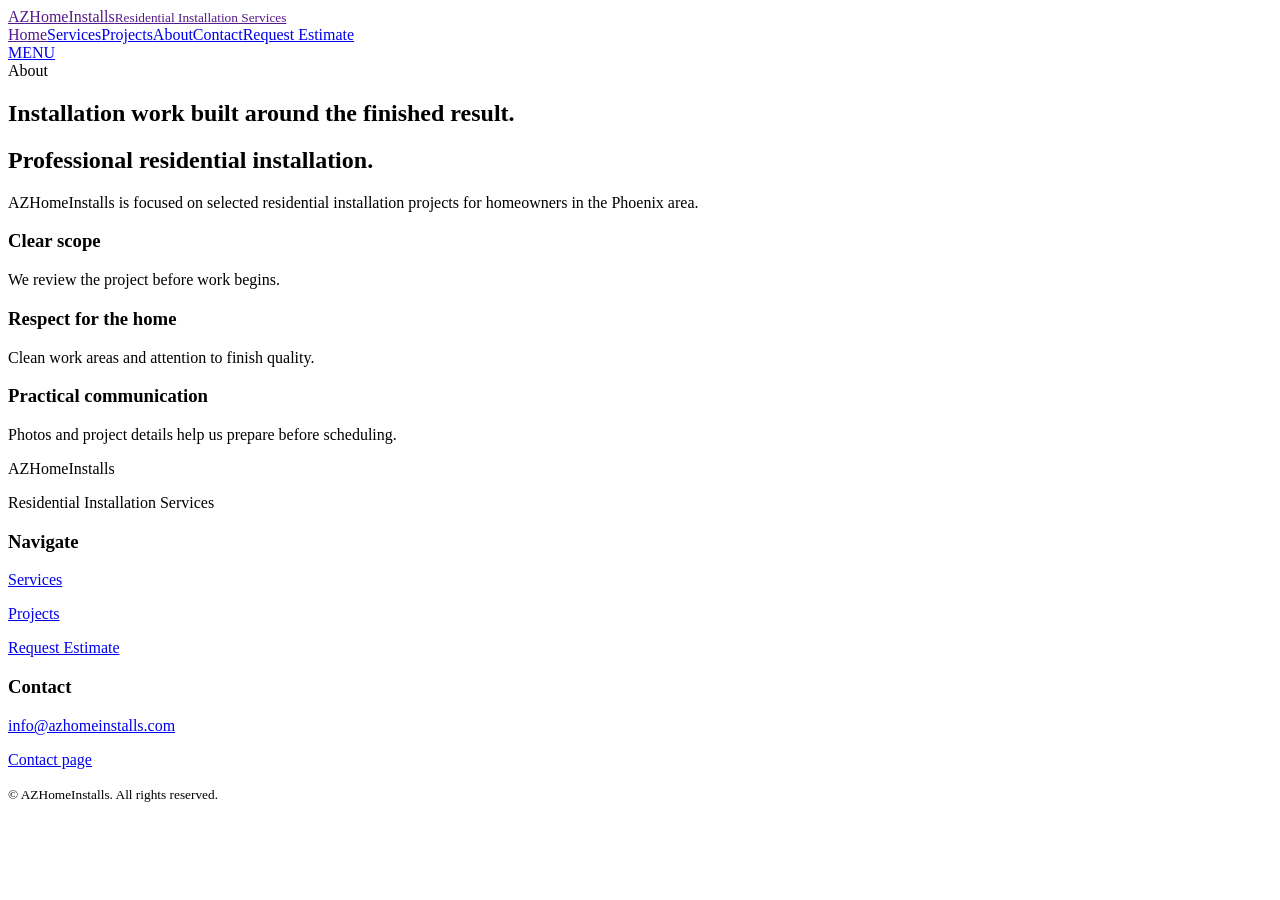
==== about/index.html @ 20c5a6c2 "Polish about/index.html" ====
<!doctype html><html lang="en"><head><base href="/AZHomeInstalls/"><meta charset="utf-8"><meta name="viewport" content="width=device-width,initial-scale=1"><meta name="theme-color" content="#111111"><link rel="stylesheet" href="css/style.css"><title>About | AZHomeInstalls</title><meta name="description" content="AZHomeInstalls residential installation services"></head><body><header class="site-header"><div class="container nav"><a class="brand" href=""><img src="assets/icon.svg" alt=""><span>AZHome<span class="gold">Installs</span><small class="brand-sub">Residential Installation Services</small></span></a><nav class="nav-links"><a href="">Home</a><a href="services/">Services</a><a href="projects/">Projects</a><a href="about/">About</a><a href="contact/">Contact</a><a class="btn btn-primary" href="estimate/">Request Estimate</a></nav><a class="mobile-menu" href="go/">MENU</a></div></header><main><section class="page-hero"><div class="container"><div class="eyebrow">About</div><h1>Installation work built around the finished result.</h1></div></section><section class="section"><div class="container split"><div><h2>Professional residential installation.</h2><p class="lead">AZHomeInstalls is focused on selected residential installation projects for homeowners in the Phoenix area.</p></div><div class="grid-3" style="grid-template-columns:1fr"><div class="card"><h3>Clear scope</h3><p>We review the project before work begins.</p></div><div class="card"><h3>Respect for the home</h3><p>Clean work areas and attention to finish quality.</p></div><div class="card"><h3>Practical communication</h3><p>Photos and project details help us prepare before scheduling.</p></div></div></div></section></main><footer class="footer"><div class="container"><div class="footer-grid"><div><div class="brand"><img src="assets/icon.svg" alt=""><span>AZHome<span class="gold">Installs</span></span></div><p>Residential Installation Services</p></div><div><h3>Navigate</h3><p><a href="services/">Services</a></p><p><a href="projects/">Projects</a></p><p><a href="estimate/">Request Estimate</a></p></div><div><h3>Contact</h3><p><a href="mailto:info@azhomeinstalls.com">info@azhomeinstalls.com</a></p><p><a href="contact/">Contact page</a></p></div></div><small>© <span data-year></span> AZHomeInstalls. All rights reserved.</small></div></footer><script src="js/main.js"></script></body></html>
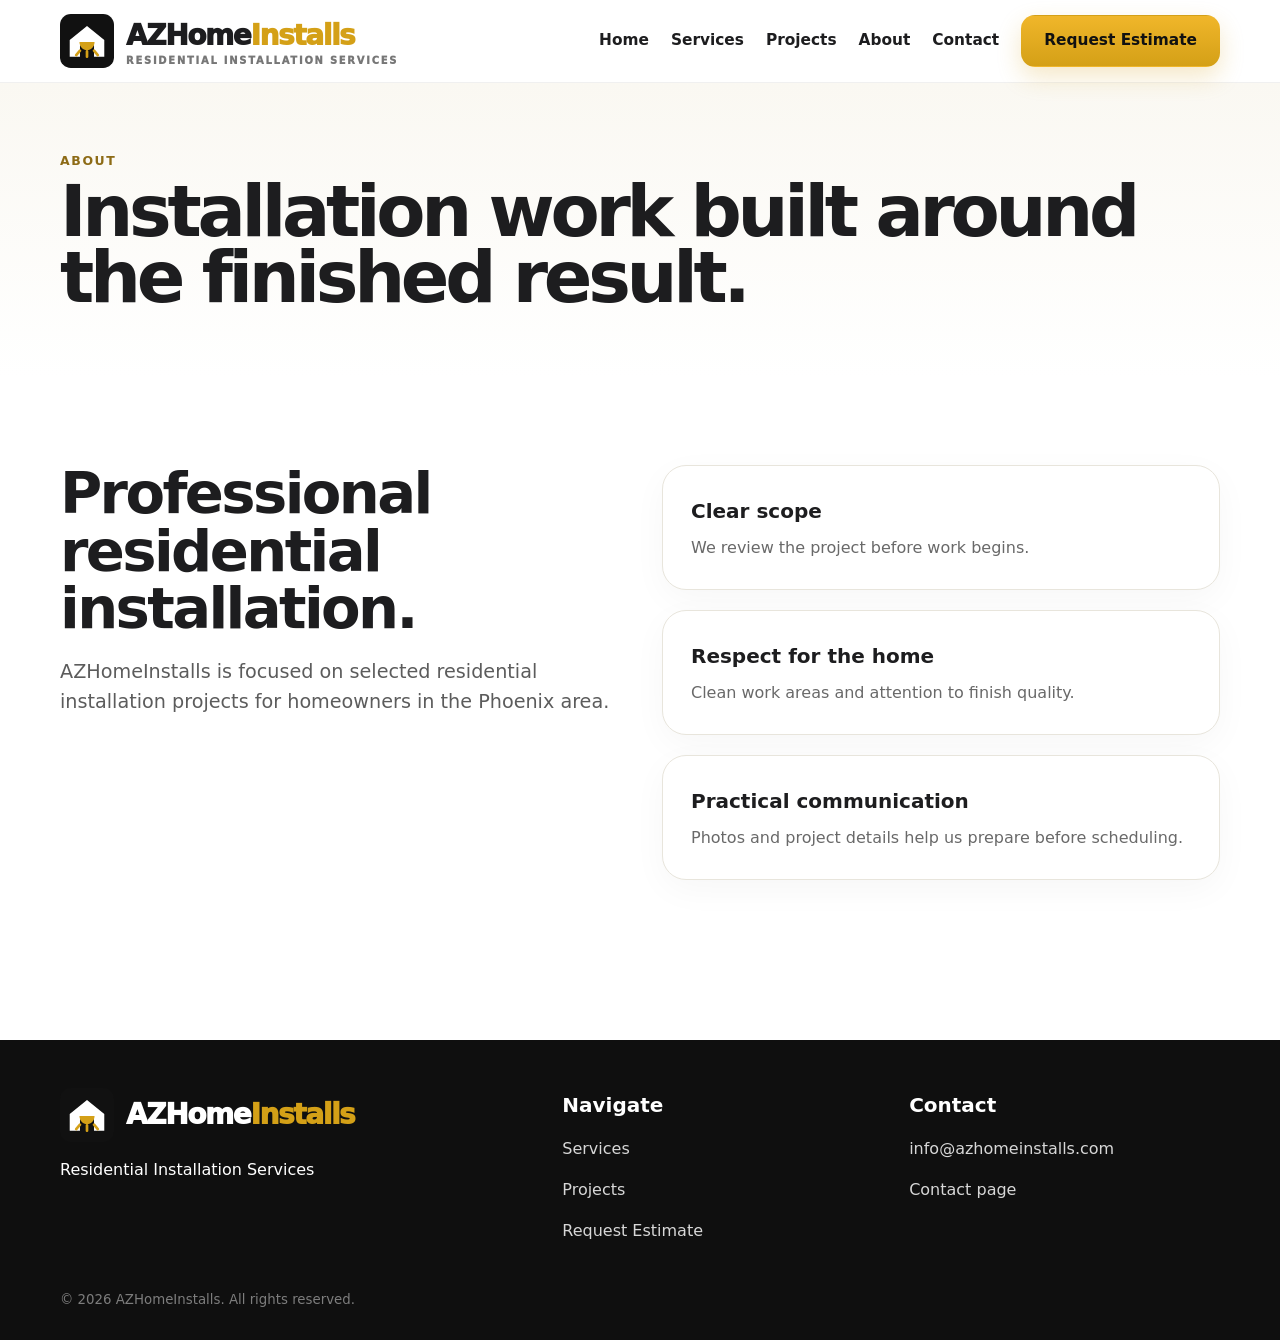
==== commit f9866e92: "Fix custom-domain asset paths in about/index.html" ====
--- a/about/index.html
+++ b/about/index.html
@@ -1 +1 @@
-<!doctype html><html lang="en"><head><base href="/AZHomeInstalls/"><meta charset="utf-8"><meta name="viewport" content="width=device-width,initial-scale=1"><meta name="theme-color" content="#111111"><link rel="stylesheet" href="css/style.css"><title>About | AZHomeInstalls</title><meta name="description" content="AZHomeInstalls residential installation services"></head><body><header class="site-header"><div class="container nav"><a class="brand" href=""><img src="assets/icon.svg" alt=""><span>AZHome<span class="gold">Installs</span><small class="brand-sub">Residential Installation Services</small></span></a><nav class="nav-links"><a href="">Home</a><a href="services/">Services</a><a href="projects/">Projects</a><a href="about/">About</a><a href="contact/">Contact</a><a class="btn btn-primary" href="estimate/">Request Estimate</a></nav><a class="mobile-menu" href="go/">MENU</a></div></header><main><section class="page-hero"><div class="container"><div class="eyebrow">About</div><h1>Installation work built around the finished result.</h1></div></section><section class="section"><div class="container split"><div><h2>Professional residential installation.</h2><p class="lead">AZHomeInstalls is focused on selected residential installation projects for homeowners in the Phoenix area.</p></div><div class="grid-3" style="grid-template-columns:1fr"><div class="card"><h3>Clear scope</h3><p>We review the project before work begins.</p></div><div class="card"><h3>Respect for the home</h3><p>Clean work areas and attention to finish quality.</p></div><div class="card"><h3>Practical communication</h3><p>Photos and project details help us prepare before scheduling.</p></div></div></div></section></main><footer class="footer"><div class="container"><div class="footer-grid"><div><div class="brand"><img src="assets/icon.svg" alt=""><span>AZHome<span class="gold">Installs</span></span></div><p>Residential Installation Services</p></div><div><h3>Navigate</h3><p><a href="services/">Services</a></p><p><a href="projects/">Projects</a></p><p><a href="estimate/">Request Estimate</a></p></div><div><h3>Contact</h3><p><a href="mailto:info@azhomeinstalls.com">info@azhomeinstalls.com</a></p><p><a href="contact/">Contact page</a></p></div></div><small>© <span data-year></span> AZHomeInstalls. All rights reserved.</small></div></footer><script src="js/main.js"></script></body></html>+<!doctype html><html lang="en"><head><base href="/"><meta charset="utf-8"><meta name="viewport" content="width=device-width,initial-scale=1"><meta name="theme-color" content="#111111"><link rel="stylesheet" href="css/style.css"><title>About | AZHomeInstalls</title><meta name="description" content="AZHomeInstalls residential installation services"></head><body><header class="site-header"><div class="container nav"><a class="brand" href=""><img src="assets/icon.svg" alt=""><span>AZHome<span class="gold">Installs</span><small class="brand-sub">Residential Installation Services</small></span></a><nav class="nav-links"><a href="">Home</a><a href="services/">Services</a><a href="projects/">Projects</a><a href="about/">About</a><a href="contact/">Contact</a><a class="btn btn-primary" href="estimate/">Request Estimate</a></nav><a class="mobile-menu" href="go/">MENU</a></div></header><main><section class="page-hero"><div class="container"><div class="eyebrow">About</div><h1>Installation work built around the finished result.</h1></div></section><section class="section"><div class="container split"><div><h2>Professional residential installation.</h2><p class="lead">AZHomeInstalls is focused on selected residential installation projects for homeowners in the Phoenix area.</p></div><div class="grid-3" style="grid-template-columns:1fr"><div class="card"><h3>Clear scope</h3><p>We review the project before work begins.</p></div><div class="card"><h3>Respect for the home</h3><p>Clean work areas and attention to finish quality.</p></div><div class="card"><h3>Practical communication</h3><p>Photos and project details help us prepare before scheduling.</p></div></div></div></section></main><footer class="footer"><div class="container"><div class="footer-grid"><div><div class="brand"><img src="assets/icon.svg" alt=""><span>AZHome<span class="gold">Installs</span></span></div><p>Residential Installation Services</p></div><div><h3>Navigate</h3><p><a href="services/">Services</a></p><p><a href="projects/">Projects</a></p><p><a href="estimate/">Request Estimate</a></p></div><div><h3>Contact</h3><p><a href="mailto:info@azhomeinstalls.com">info@azhomeinstalls.com</a></p><p><a href="contact/">Contact page</a></p></div></div><small>© <span data-year></span> AZHomeInstalls. All rights reserved.</small></div></footer><script src="js/main.js"></script></body></html>
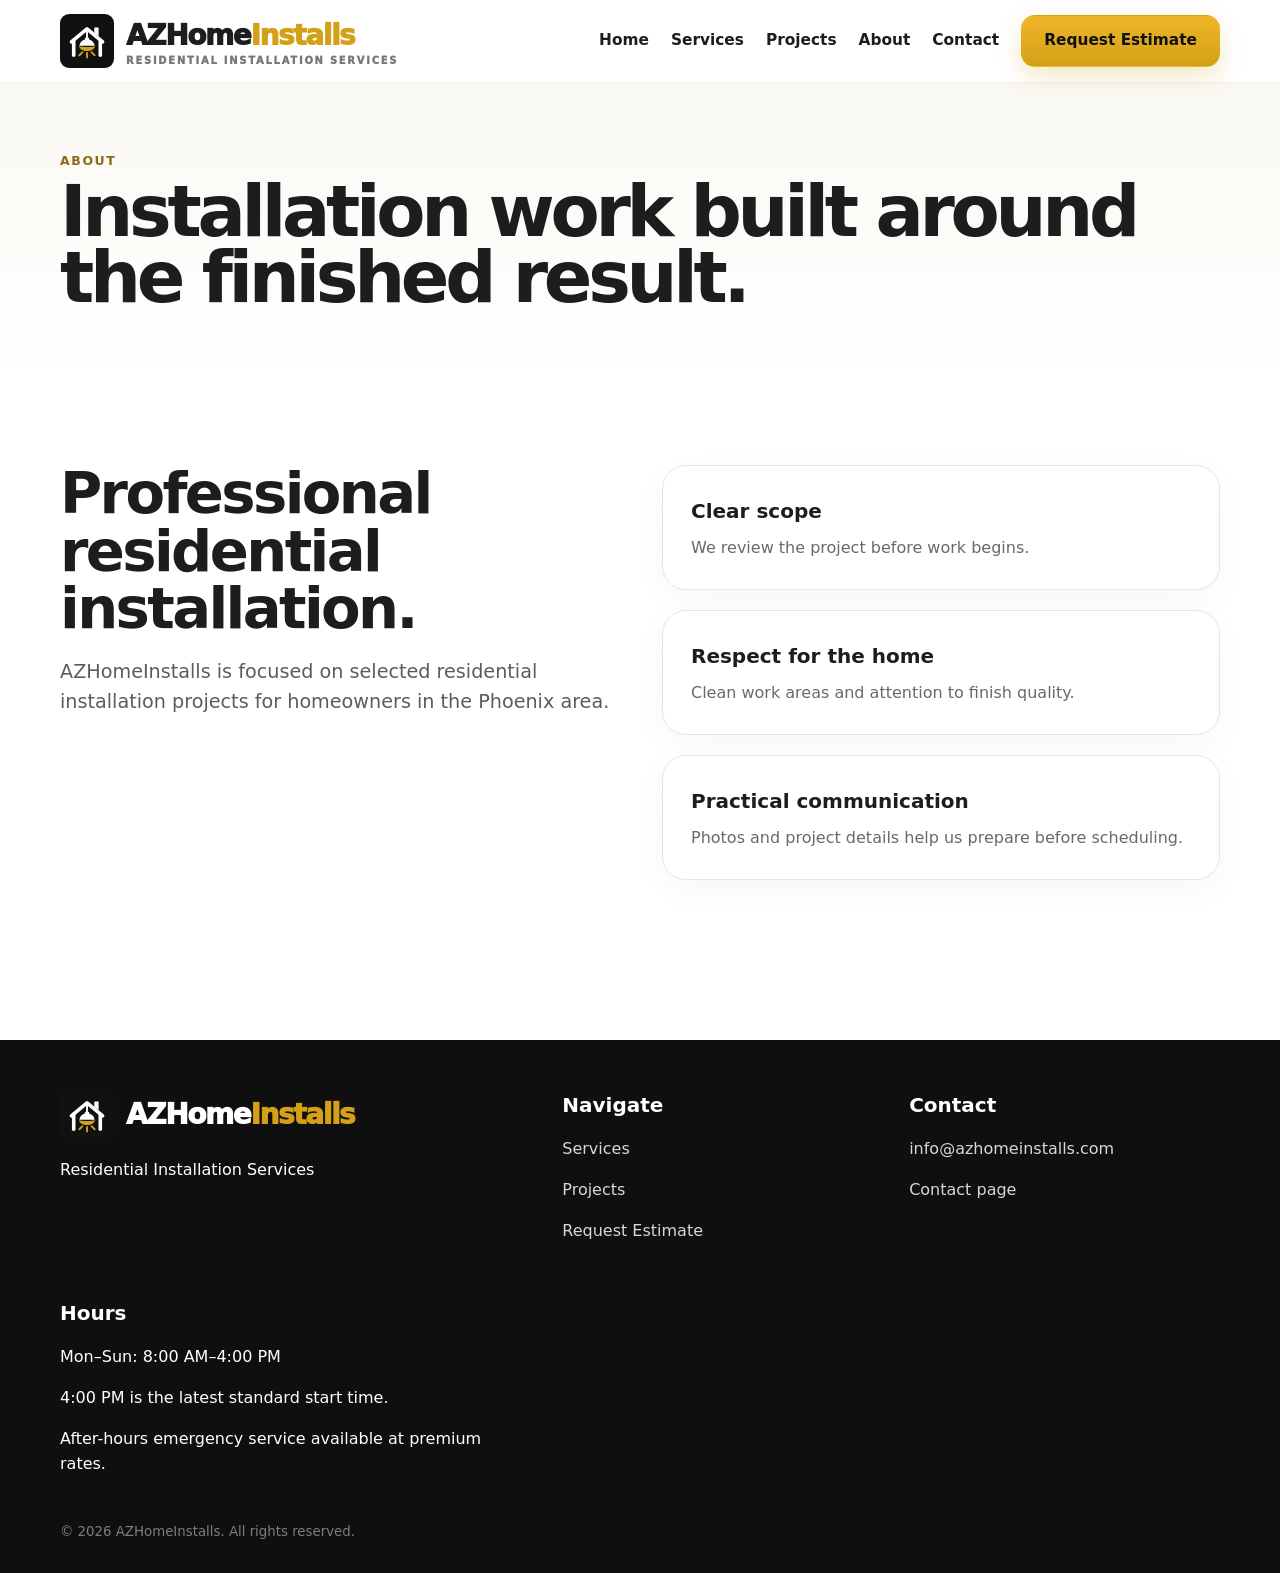
==== commit f50228ed: "Add business hours and after-hours note to footer" ====
--- a/about/index.html
+++ b/about/index.html
@@ -1 +1 @@
-<!doctype html><html lang="en"><head><base href="/"><meta charset="utf-8"><meta name="viewport" content="width=device-width,initial-scale=1"><meta name="theme-color" content="#111111"><link rel="stylesheet" href="css/style.css"><title>About | AZHomeInstalls</title><meta name="description" content="AZHomeInstalls residential installation services"></head><body><header class="site-header"><div class="container nav"><a class="brand" href=""><img src="assets/icon.svg" alt=""><span>AZHome<span class="gold">Installs</span><small class="brand-sub">Residential Installation Services</small></span></a><nav class="nav-links"><a href="">Home</a><a href="services/">Services</a><a href="projects/">Projects</a><a href="about/">About</a><a href="contact/">Contact</a><a class="btn btn-primary" href="estimate/">Request Estimate</a></nav><a class="mobile-menu" href="go/">MENU</a></div></header><main><section class="page-hero"><div class="container"><div class="eyebrow">About</div><h1>Installation work built around the finished result.</h1></div></section><section class="section"><div class="container split"><div><h2>Professional residential installation.</h2><p class="lead">AZHomeInstalls is focused on selected residential installation projects for homeowners in the Phoenix area.</p></div><div class="grid-3" style="grid-template-columns:1fr"><div class="card"><h3>Clear scope</h3><p>We review the project before work begins.</p></div><div class="card"><h3>Respect for the home</h3><p>Clean work areas and attention to finish quality.</p></div><div class="card"><h3>Practical communication</h3><p>Photos and project details help us prepare before scheduling.</p></div></div></div></section></main><footer class="footer"><div class="container"><div class="footer-grid"><div><div class="brand"><img src="assets/icon.svg" alt=""><span>AZHome<span class="gold">Installs</span></span></div><p>Residential Installation Services</p></div><div><h3>Navigate</h3><p><a href="services/">Services</a></p><p><a href="projects/">Projects</a></p><p><a href="estimate/">Request Estimate</a></p></div><div><h3>Contact</h3><p><a href="mailto:info@azhomeinstalls.com">info@azhomeinstalls.com</a></p><p><a href="contact/">Contact page</a></p></div></div><small>© <span data-year></span> AZHomeInstalls. All rights reserved.</small></div></footer><script src="js/main.js"></script></body></html>+<!doctype html><html lang="en"><head><base href="/"><meta charset="utf-8"><meta name="viewport" content="width=device-width,initial-scale=1"><meta name="theme-color" content="#111111"><title>About | AZHomeInstalls</title><meta name="description" content="Learn about AZHomeInstalls and our homeowner-focused approach to clean, precise residential installation work."><link rel="canonical" href="https://azhomeinstalls.com/about/"><link rel="icon" href="assets/icon.svg" type="image/svg+xml"><link rel="stylesheet" href="css/style.css"><meta property="og:site_name" content="AZHomeInstalls"><meta property="og:type" content="website"><meta property="og:title" content="About | AZHomeInstalls"><meta property="og:description" content="Learn about AZHomeInstalls and our homeowner-focused approach to clean, precise residential installation work."><meta property="og:url" content="https://azhomeinstalls.com/about/"><meta property="og:image" content="https://self-defi.github.io/AZHomeInstalls/assets/brand-share.png"><meta property="og:image:secure_url" content="https://self-defi.github.io/AZHomeInstalls/assets/brand-share.png"><meta property="og:image:type" content="image/png"><meta property="og:image:width" content="1200"><meta property="og:image:height" content="630"><meta property="og:image:alt" content="AZHomeInstalls residential installation services"><meta name="twitter:card" content="summary_large_image"><meta name="twitter:title" content="About | AZHomeInstalls"><meta name="twitter:description" content="Learn about AZHomeInstalls and our homeowner-focused approach to clean, precise residential installation work."><meta name="twitter:image" content="https://self-defi.github.io/AZHomeInstalls/assets/brand-share.png"><meta name="twitter:image:alt" content="AZHomeInstalls residential installation services"></head><body><header class="site-header"><div class="container nav"><a class="brand" href=""><img src="assets/icon.svg" alt=""><span>AZHome<span class="gold">Installs</span><small class="brand-sub">Residential Installation Services</small></span></a><nav class="nav-links"><a href="">Home</a><a href="services/">Services</a><a href="projects/">Projects</a><a href="about/">About</a><a href="contact/">Contact</a><a class="btn btn-primary" href="estimate/">Request Estimate</a></nav><a class="mobile-menu" href="go/">MENU</a></div></header><main><section class="page-hero"><div class="container"><div class="eyebrow">About</div><h1>Installation work built around the finished result.</h1></div></section><section class="section"><div class="container split"><div><h2>Professional residential installation.</h2><p class="lead">AZHomeInstalls is focused on selected residential installation projects for homeowners in the Phoenix area.</p></div><div class="grid-3" style="grid-template-columns:1fr"><div class="card"><h3>Clear scope</h3><p>We review the project before work begins.</p></div><div class="card"><h3>Respect for the home</h3><p>Clean work areas and attention to finish quality.</p></div><div class="card"><h3>Practical communication</h3><p>Photos and project details help us prepare before scheduling.</p></div></div></div></section></main><footer class="footer"><div class="container"><div class="footer-grid"><div><div class="brand"><img src="assets/icon.svg" alt=""><span>AZHome<span class="gold">Installs</span></span></div><p>Residential Installation Services</p></div><div><h3>Navigate</h3><p><a href="services/">Services</a></p><p><a href="projects/">Projects</a></p><p><a href="estimate/">Request Estimate</a></p></div><div><h3>Contact</h3><p><a href="mailto:info@azhomeinstalls.com">info@azhomeinstalls.com</a></p><p><a href="contact/">Contact page</a></p></div><div><h3>Hours</h3><p>Mon–Sun: 8:00 AM–4:00 PM</p><p>4:00 PM is the latest standard start time.</p><p>After-hours emergency service available at premium rates.</p></div></div><small>© <span data-year></span> AZHomeInstalls. All rights reserved.</small></div></footer><script src="js/main.js"></script></body></html>
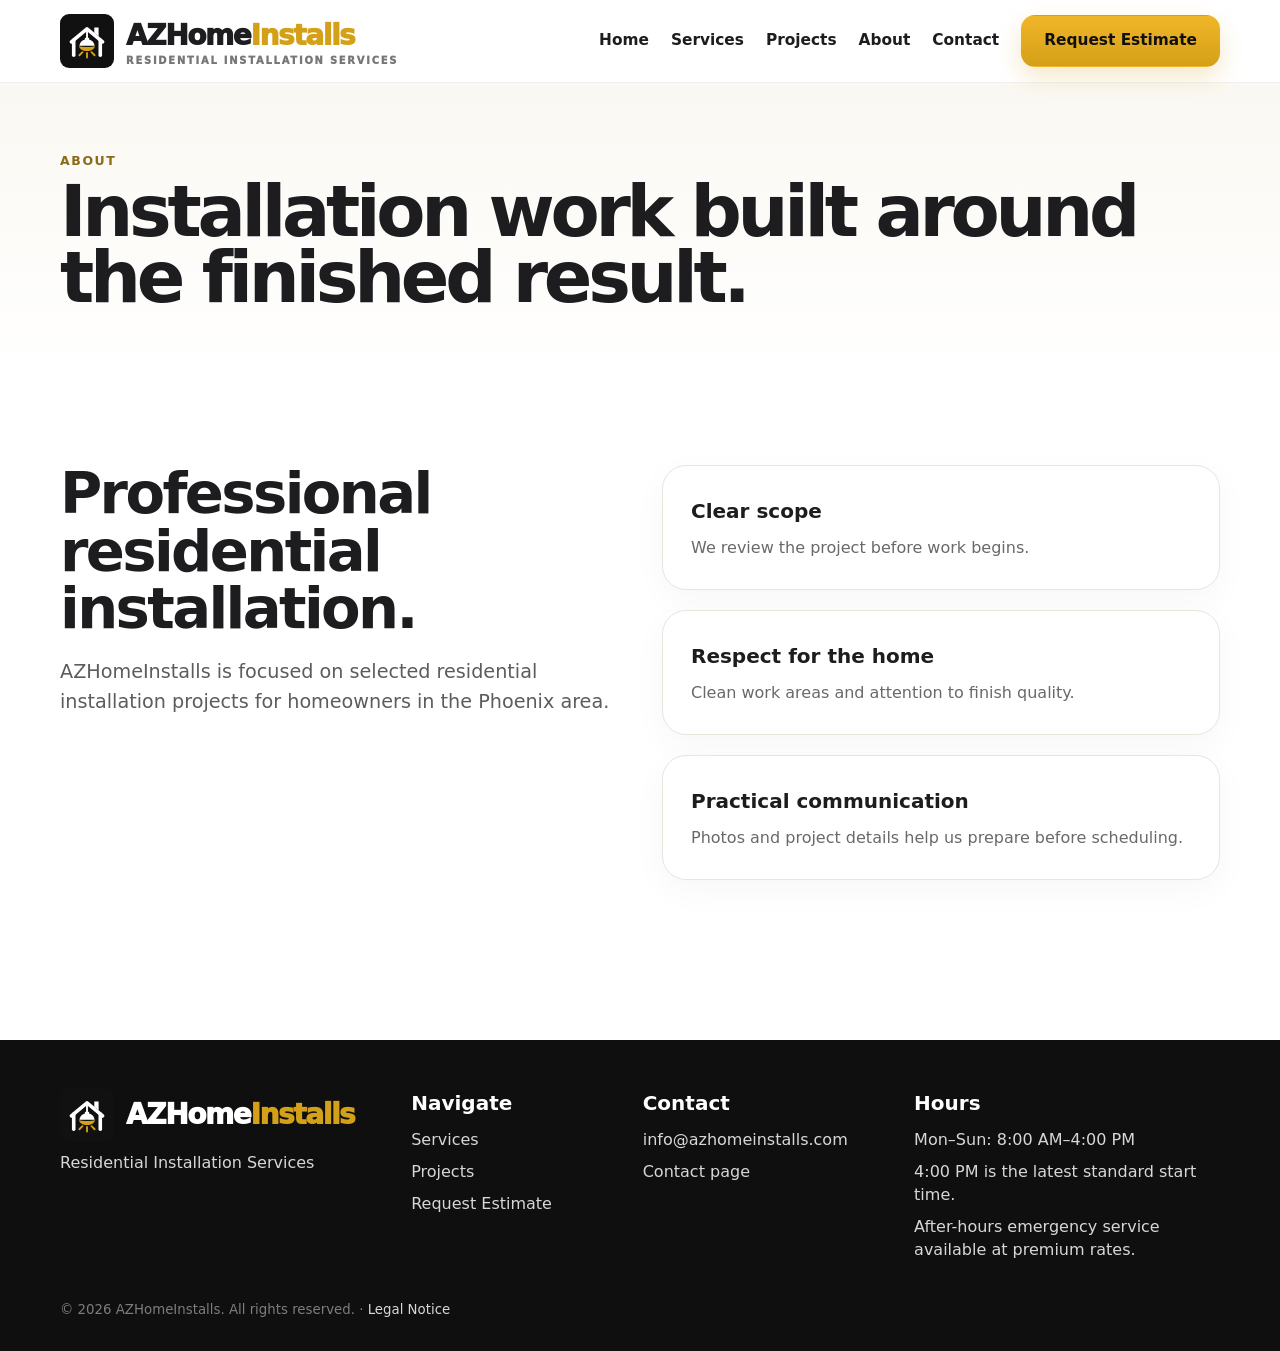
==== commit 886b31c5: "Add Legal Notice footer link" ====
--- a/about/index.html
+++ b/about/index.html
@@ -1 +1 @@
-<!doctype html><html lang="en"><head><base href="/"><meta charset="utf-8"><meta name="viewport" content="width=device-width,initial-scale=1"><meta name="theme-color" content="#111111"><title>About | AZHomeInstalls</title><meta name="description" content="Learn about AZHomeInstalls and our homeowner-focused approach to clean, precise residential installation work."><link rel="canonical" href="https://azhomeinstalls.com/about/"><link rel="icon" href="assets/icon.svg" type="image/svg+xml"><link rel="stylesheet" href="css/style.css"><meta property="og:site_name" content="AZHomeInstalls"><meta property="og:type" content="website"><meta property="og:title" content="About | AZHomeInstalls"><meta property="og:description" content="Learn about AZHomeInstalls and our homeowner-focused approach to clean, precise residential installation work."><meta property="og:url" content="https://azhomeinstalls.com/about/"><meta property="og:image" content="https://self-defi.github.io/AZHomeInstalls/assets/brand-share.png"><meta property="og:image:secure_url" content="https://self-defi.github.io/AZHomeInstalls/assets/brand-share.png"><meta property="og:image:type" content="image/png"><meta property="og:image:width" content="1200"><meta property="og:image:height" content="630"><meta property="og:image:alt" content="AZHomeInstalls residential installation services"><meta name="twitter:card" content="summary_large_image"><meta name="twitter:title" content="About | AZHomeInstalls"><meta name="twitter:description" content="Learn about AZHomeInstalls and our homeowner-focused approach to clean, precise residential installation work."><meta name="twitter:image" content="https://self-defi.github.io/AZHomeInstalls/assets/brand-share.png"><meta name="twitter:image:alt" content="AZHomeInstalls residential installation services"></head><body><header class="site-header"><div class="container nav"><a class="brand" href=""><img src="assets/icon.svg" alt=""><span>AZHome<span class="gold">Installs</span><small class="brand-sub">Residential Installation Services</small></span></a><nav class="nav-links"><a href="">Home</a><a href="services/">Services</a><a href="projects/">Projects</a><a href="about/">About</a><a href="contact/">Contact</a><a class="btn btn-primary" href="estimate/">Request Estimate</a></nav><a class="mobile-menu" href="go/">MENU</a></div></header><main><section class="page-hero"><div class="container"><div class="eyebrow">About</div><h1>Installation work built around the finished result.</h1></div></section><section class="section"><div class="container split"><div><h2>Professional residential installation.</h2><p class="lead">AZHomeInstalls is focused on selected residential installation projects for homeowners in the Phoenix area.</p></div><div class="grid-3" style="grid-template-columns:1fr"><div class="card"><h3>Clear scope</h3><p>We review the project before work begins.</p></div><div class="card"><h3>Respect for the home</h3><p>Clean work areas and attention to finish quality.</p></div><div class="card"><h3>Practical communication</h3><p>Photos and project details help us prepare before scheduling.</p></div></div></div></section></main><footer class="footer"><div class="container"><div class="footer-grid"><div><div class="brand"><img src="assets/icon.svg" alt=""><span>AZHome<span class="gold">Installs</span></span></div><p>Residential Installation Services</p></div><div><h3>Navigate</h3><p><a href="services/">Services</a></p><p><a href="projects/">Projects</a></p><p><a href="estimate/">Request Estimate</a></p></div><div><h3>Contact</h3><p><a href="mailto:info@azhomeinstalls.com">info@azhomeinstalls.com</a></p><p><a href="contact/">Contact page</a></p></div><div><h3>Hours</h3><p>Mon–Sun: 8:00 AM–4:00 PM</p><p>4:00 PM is the latest standard start time.</p><p>After-hours emergency service available at premium rates.</p></div></div><small>© <span data-year></span> AZHomeInstalls. All rights reserved.</small></div></footer><script src="js/main.js"></script></body></html>+<!doctype html><html lang="en"><head><base href="/"><meta charset="utf-8"><meta name="viewport" content="width=device-width,initial-scale=1"><meta name="theme-color" content="#111111"><title>About | AZHomeInstalls</title><meta name="description" content="Learn about AZHomeInstalls and our homeowner-focused approach to clean, precise residential installation work."><link rel="canonical" href="https://azhomeinstalls.com/about/"><link rel="icon" href="assets/icon.svg" type="image/svg+xml"><link rel="stylesheet" href="css/style.css"><meta property="og:site_name" content="AZHomeInstalls"><meta property="og:type" content="website"><meta property="og:title" content="About | AZHomeInstalls"><meta property="og:description" content="Learn about AZHomeInstalls and our homeowner-focused approach to clean, precise residential installation work."><meta property="og:url" content="https://azhomeinstalls.com/about/"><meta property="og:image" content="https://self-defi.github.io/AZHomeInstalls/assets/brand-share.png"><meta property="og:image:secure_url" content="https://self-defi.github.io/AZHomeInstalls/assets/brand-share.png"><meta property="og:image:type" content="image/png"><meta property="og:image:width" content="1200"><meta property="og:image:height" content="630"><meta property="og:image:alt" content="AZHomeInstalls residential installation services"><meta name="twitter:card" content="summary_large_image"><meta name="twitter:title" content="About | AZHomeInstalls"><meta name="twitter:description" content="Learn about AZHomeInstalls and our homeowner-focused approach to clean, precise residential installation work."><meta name="twitter:image" content="https://self-defi.github.io/AZHomeInstalls/assets/brand-share.png"><meta name="twitter:image:alt" content="AZHomeInstalls residential installation services"></head><body><header class="site-header"><div class="container nav"><a class="brand" href=""><img src="assets/icon.svg" alt=""><span>AZHome<span class="gold">Installs</span><small class="brand-sub">Residential Installation Services</small></span></a><nav class="nav-links"><a href="">Home</a><a href="services/">Services</a><a href="projects/">Projects</a><a href="about/">About</a><a href="contact/">Contact</a><a class="btn btn-primary" href="estimate/">Request Estimate</a></nav><a class="mobile-menu" href="go/">MENU</a></div></header><main><section class="page-hero"><div class="container"><div class="eyebrow">About</div><h1>Installation work built around the finished result.</h1></div></section><section class="section"><div class="container split"><div><h2>Professional residential installation.</h2><p class="lead">AZHomeInstalls is focused on selected residential installation projects for homeowners in the Phoenix area.</p></div><div class="grid-3" style="grid-template-columns:1fr"><div class="card"><h3>Clear scope</h3><p>We review the project before work begins.</p></div><div class="card"><h3>Respect for the home</h3><p>Clean work areas and attention to finish quality.</p></div><div class="card"><h3>Practical communication</h3><p>Photos and project details help us prepare before scheduling.</p></div></div></div></section></main><footer class="footer"><div class="container"><div class="footer-grid"><div><div class="brand"><img src="assets/icon.svg" alt=""><span>AZHome<span class="gold">Installs</span></span></div><p>Residential Installation Services</p></div><div><h3>Navigate</h3><p><a href="services/">Services</a></p><p><a href="projects/">Projects</a></p><p><a href="estimate/">Request Estimate</a></p></div><div><h3>Contact</h3><p><a href="mailto:info@azhomeinstalls.com">info@azhomeinstalls.com</a></p><p><a href="contact/">Contact page</a></p></div><div><h3>Hours</h3><p>Mon–Sun: 8:00 AM–4:00 PM</p><p>4:00 PM is the latest standard start time.</p><p>After-hours emergency service available at premium rates.</p></div></div><small>© <span data-year></span> AZHomeInstalls. All rights reserved. · <a href="legal/">Legal Notice</a></small></div></footer><script src="js/main.js"></script></body></html>
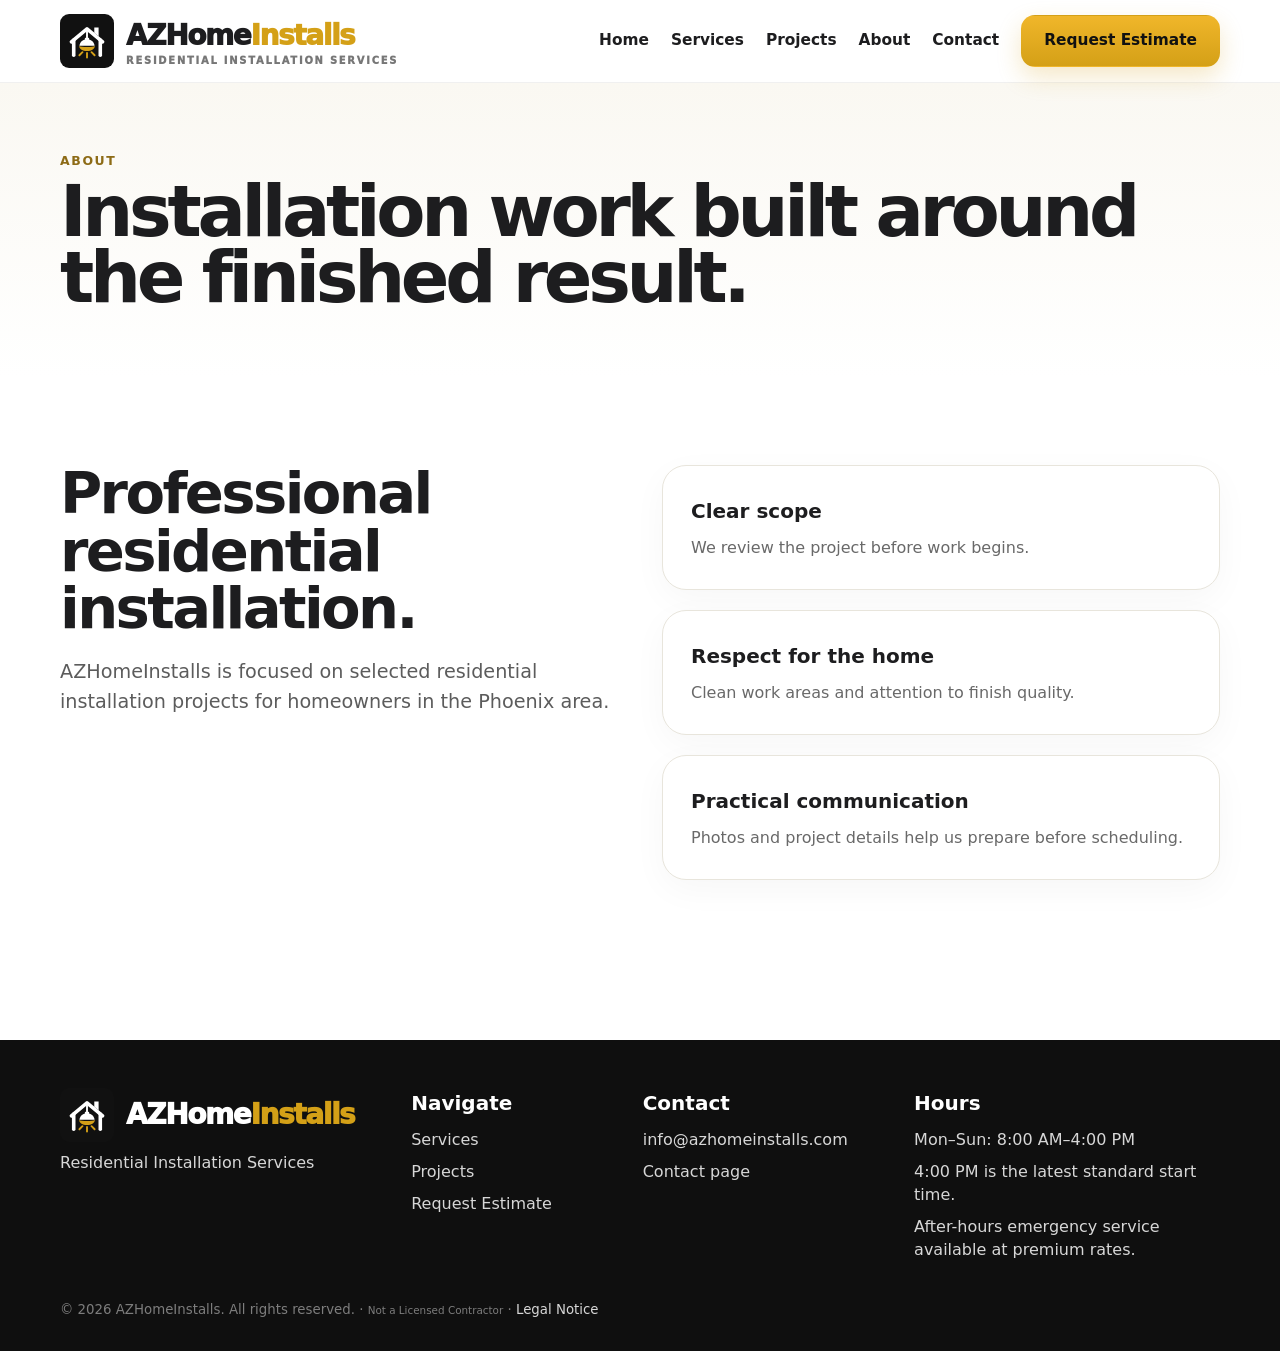
==== commit 6102f0cd: "Add unlicensed contractor disclosure to footer" ====
--- a/about/index.html
+++ b/about/index.html
@@ -1 +1 @@
-<!doctype html><html lang="en"><head><base href="/"><meta charset="utf-8"><meta name="viewport" content="width=device-width,initial-scale=1"><meta name="theme-color" content="#111111"><title>About | AZHomeInstalls</title><meta name="description" content="Learn about AZHomeInstalls and our homeowner-focused approach to clean, precise residential installation work."><link rel="canonical" href="https://azhomeinstalls.com/about/"><link rel="icon" href="assets/icon.svg" type="image/svg+xml"><link rel="stylesheet" href="css/style.css"><meta property="og:site_name" content="AZHomeInstalls"><meta property="og:type" content="website"><meta property="og:title" content="About | AZHomeInstalls"><meta property="og:description" content="Learn about AZHomeInstalls and our homeowner-focused approach to clean, precise residential installation work."><meta property="og:url" content="https://azhomeinstalls.com/about/"><meta property="og:image" content="https://self-defi.github.io/AZHomeInstalls/assets/brand-share.png"><meta property="og:image:secure_url" content="https://self-defi.github.io/AZHomeInstalls/assets/brand-share.png"><meta property="og:image:type" content="image/png"><meta property="og:image:width" content="1200"><meta property="og:image:height" content="630"><meta property="og:image:alt" content="AZHomeInstalls residential installation services"><meta name="twitter:card" content="summary_large_image"><meta name="twitter:title" content="About | AZHomeInstalls"><meta name="twitter:description" content="Learn about AZHomeInstalls and our homeowner-focused approach to clean, precise residential installation work."><meta name="twitter:image" content="https://self-defi.github.io/AZHomeInstalls/assets/brand-share.png"><meta name="twitter:image:alt" content="AZHomeInstalls residential installation services"></head><body><header class="site-header"><div class="container nav"><a class="brand" href=""><img src="assets/icon.svg" alt=""><span>AZHome<span class="gold">Installs</span><small class="brand-sub">Residential Installation Services</small></span></a><nav class="nav-links"><a href="">Home</a><a href="services/">Services</a><a href="projects/">Projects</a><a href="about/">About</a><a href="contact/">Contact</a><a class="btn btn-primary" href="estimate/">Request Estimate</a></nav><a class="mobile-menu" href="go/">MENU</a></div></header><main><section class="page-hero"><div class="container"><div class="eyebrow">About</div><h1>Installation work built around the finished result.</h1></div></section><section class="section"><div class="container split"><div><h2>Professional residential installation.</h2><p class="lead">AZHomeInstalls is focused on selected residential installation projects for homeowners in the Phoenix area.</p></div><div class="grid-3" style="grid-template-columns:1fr"><div class="card"><h3>Clear scope</h3><p>We review the project before work begins.</p></div><div class="card"><h3>Respect for the home</h3><p>Clean work areas and attention to finish quality.</p></div><div class="card"><h3>Practical communication</h3><p>Photos and project details help us prepare before scheduling.</p></div></div></div></section></main><footer class="footer"><div class="container"><div class="footer-grid"><div><div class="brand"><img src="assets/icon.svg" alt=""><span>AZHome<span class="gold">Installs</span></span></div><p>Residential Installation Services</p></div><div><h3>Navigate</h3><p><a href="services/">Services</a></p><p><a href="projects/">Projects</a></p><p><a href="estimate/">Request Estimate</a></p></div><div><h3>Contact</h3><p><a href="mailto:info@azhomeinstalls.com">info@azhomeinstalls.com</a></p><p><a href="contact/">Contact page</a></p></div><div><h3>Hours</h3><p>Mon–Sun: 8:00 AM–4:00 PM</p><p>4:00 PM is the latest standard start time.</p><p>After-hours emergency service available at premium rates.</p></div></div><small>© <span data-year></span> AZHomeInstalls. All rights reserved. · <a href="legal/">Legal Notice</a></small></div></footer><script src="js/main.js"></script></body></html>+<!doctype html><html lang="en"><head><base href="/"><meta charset="utf-8"><meta name="viewport" content="width=device-width,initial-scale=1"><meta name="theme-color" content="#111111"><title>About | AZHomeInstalls</title><meta name="description" content="Learn about AZHomeInstalls and our homeowner-focused approach to clean, precise residential installation work."><link rel="canonical" href="https://azhomeinstalls.com/about/"><link rel="icon" href="assets/icon.svg" type="image/svg+xml"><link rel="stylesheet" href="css/style.css"><meta property="og:site_name" content="AZHomeInstalls"><meta property="og:type" content="website"><meta property="og:title" content="About | AZHomeInstalls"><meta property="og:description" content="Learn about AZHomeInstalls and our homeowner-focused approach to clean, precise residential installation work."><meta property="og:url" content="https://azhomeinstalls.com/about/"><meta property="og:image" content="https://self-defi.github.io/AZHomeInstalls/assets/brand-share.png"><meta property="og:image:secure_url" content="https://self-defi.github.io/AZHomeInstalls/assets/brand-share.png"><meta property="og:image:type" content="image/png"><meta property="og:image:width" content="1200"><meta property="og:image:height" content="630"><meta property="og:image:alt" content="AZHomeInstalls residential installation services"><meta name="twitter:card" content="summary_large_image"><meta name="twitter:title" content="About | AZHomeInstalls"><meta name="twitter:description" content="Learn about AZHomeInstalls and our homeowner-focused approach to clean, precise residential installation work."><meta name="twitter:image" content="https://self-defi.github.io/AZHomeInstalls/assets/brand-share.png"><meta name="twitter:image:alt" content="AZHomeInstalls residential installation services"></head><body><header class="site-header"><div class="container nav"><a class="brand" href=""><img src="assets/icon.svg" alt=""><span>AZHome<span class="gold">Installs</span><small class="brand-sub">Residential Installation Services</small></span></a><nav class="nav-links"><a href="">Home</a><a href="services/">Services</a><a href="projects/">Projects</a><a href="about/">About</a><a href="contact/">Contact</a><a class="btn btn-primary" href="estimate/">Request Estimate</a></nav><a class="mobile-menu" href="go/">MENU</a></div></header><main><section class="page-hero"><div class="container"><div class="eyebrow">About</div><h1>Installation work built around the finished result.</h1></div></section><section class="section"><div class="container split"><div><h2>Professional residential installation.</h2><p class="lead">AZHomeInstalls is focused on selected residential installation projects for homeowners in the Phoenix area.</p></div><div class="grid-3" style="grid-template-columns:1fr"><div class="card"><h3>Clear scope</h3><p>We review the project before work begins.</p></div><div class="card"><h3>Respect for the home</h3><p>Clean work areas and attention to finish quality.</p></div><div class="card"><h3>Practical communication</h3><p>Photos and project details help us prepare before scheduling.</p></div></div></div></section></main><footer class="footer"><div class="container"><div class="footer-grid"><div><div class="brand"><img src="assets/icon.svg" alt=""><span>AZHome<span class="gold">Installs</span></span></div><p>Residential Installation Services</p></div><div><h3>Navigate</h3><p><a href="services/">Services</a></p><p><a href="projects/">Projects</a></p><p><a href="estimate/">Request Estimate</a></p></div><div><h3>Contact</h3><p><a href="mailto:info@azhomeinstalls.com">info@azhomeinstalls.com</a></p><p><a href="contact/">Contact page</a></p></div><div><h3>Hours</h3><p>Mon–Sun: 8:00 AM–4:00 PM</p><p>4:00 PM is the latest standard start time.</p><p>After-hours emergency service available at premium rates.</p></div></div><small>© <span data-year></span> AZHomeInstalls. All rights reserved. · <span style="font-size:.78em">Not a Licensed Contractor</span> · <a href="legal/">Legal Notice</a></small></div></footer><script src="js/main.js"></script></body></html>
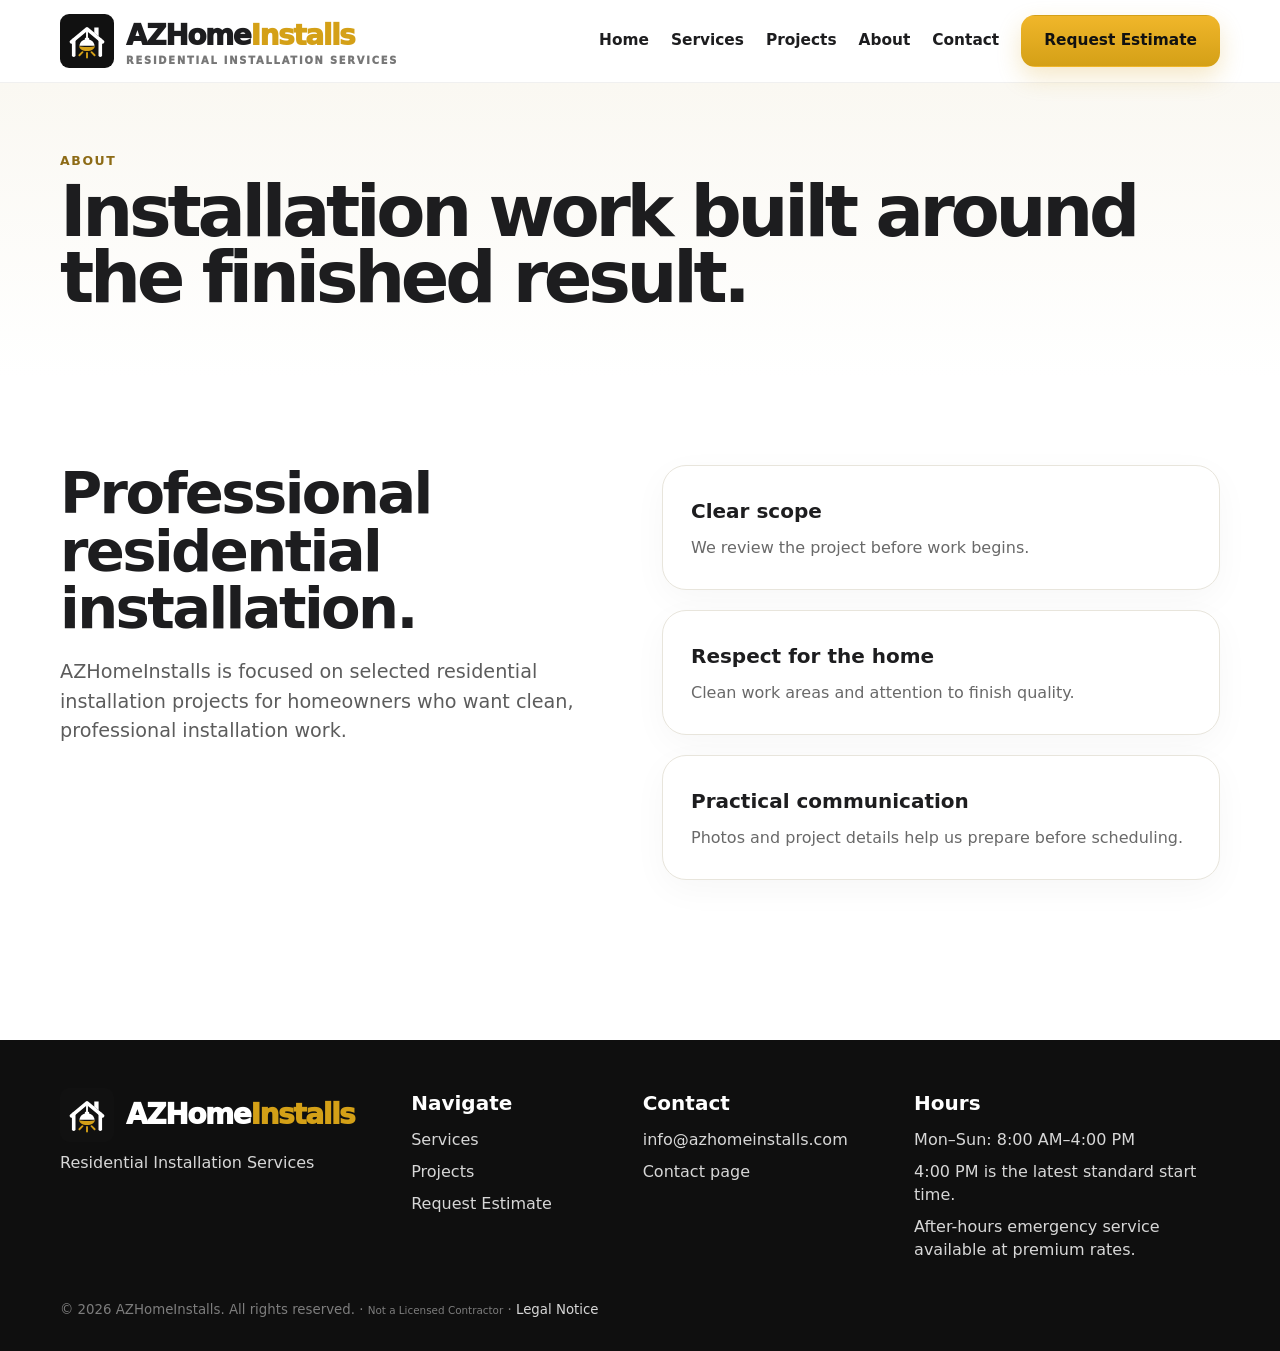
==== commit 9e2e53e7: "Remove remaining Phoenix-area wording from About page" ====
--- a/about/index.html
+++ b/about/index.html
@@ -1 +1 @@
-<!doctype html><html lang="en"><head><base href="/"><meta charset="utf-8"><meta name="viewport" content="width=device-width,initial-scale=1"><meta name="theme-color" content="#111111"><title>About | AZHomeInstalls</title><meta name="description" content="Learn about AZHomeInstalls and our homeowner-focused approach to clean, precise residential installation work."><link rel="canonical" href="https://azhomeinstalls.com/about/"><link rel="icon" href="assets/icon.svg" type="image/svg+xml"><link rel="stylesheet" href="css/style.css"><meta property="og:site_name" content="AZHomeInstalls"><meta property="og:type" content="website"><meta property="og:title" content="About | AZHomeInstalls"><meta property="og:description" content="Learn about AZHomeInstalls and our homeowner-focused approach to clean, precise residential installation work."><meta property="og:url" content="https://azhomeinstalls.com/about/"><meta property="og:image" content="https://self-defi.github.io/AZHomeInstalls/assets/brand-share.png"><meta property="og:image:secure_url" content="https://self-defi.github.io/AZHomeInstalls/assets/brand-share.png"><meta property="og:image:type" content="image/png"><meta property="og:image:width" content="1200"><meta property="og:image:height" content="630"><meta property="og:image:alt" content="AZHomeInstalls residential installation services"><meta name="twitter:card" content="summary_large_image"><meta name="twitter:title" content="About | AZHomeInstalls"><meta name="twitter:description" content="Learn about AZHomeInstalls and our homeowner-focused approach to clean, precise residential installation work."><meta name="twitter:image" content="https://self-defi.github.io/AZHomeInstalls/assets/brand-share.png"><meta name="twitter:image:alt" content="AZHomeInstalls residential installation services"></head><body><header class="site-header"><div class="container nav"><a class="brand" href=""><img src="assets/icon.svg" alt=""><span>AZHome<span class="gold">Installs</span><small class="brand-sub">Residential Installation Services</small></span></a><nav class="nav-links"><a href="">Home</a><a href="services/">Services</a><a href="projects/">Projects</a><a href="about/">About</a><a href="contact/">Contact</a><a class="btn btn-primary" href="estimate/">Request Estimate</a></nav><a class="mobile-menu" href="go/">MENU</a></div></header><main><section class="page-hero"><div class="container"><div class="eyebrow">About</div><h1>Installation work built around the finished result.</h1></div></section><section class="section"><div class="container split"><div><h2>Professional residential installation.</h2><p class="lead">AZHomeInstalls is focused on selected residential installation projects for homeowners in the Phoenix area.</p></div><div class="grid-3" style="grid-template-columns:1fr"><div class="card"><h3>Clear scope</h3><p>We review the project before work begins.</p></div><div class="card"><h3>Respect for the home</h3><p>Clean work areas and attention to finish quality.</p></div><div class="card"><h3>Practical communication</h3><p>Photos and project details help us prepare before scheduling.</p></div></div></div></section></main><footer class="footer"><div class="container"><div class="footer-grid"><div><div class="brand"><img src="assets/icon.svg" alt=""><span>AZHome<span class="gold">Installs</span></span></div><p>Residential Installation Services</p></div><div><h3>Navigate</h3><p><a href="services/">Services</a></p><p><a href="projects/">Projects</a></p><p><a href="estimate/">Request Estimate</a></p></div><div><h3>Contact</h3><p><a href="mailto:info@azhomeinstalls.com">info@azhomeinstalls.com</a></p><p><a href="contact/">Contact page</a></p></div><div><h3>Hours</h3><p>Mon–Sun: 8:00 AM–4:00 PM</p><p>4:00 PM is the latest standard start time.</p><p>After-hours emergency service available at premium rates.</p></div></div><small>© <span data-year></span> AZHomeInstalls. All rights reserved. · <span style="font-size:.78em">Not a Licensed Contractor</span> · <a href="legal/">Legal Notice</a></small></div></footer><script src="js/main.js"></script></body></html>+<!doctype html><html lang="en"><head><base href="/"><meta charset="utf-8"><meta name="viewport" content="width=device-width,initial-scale=1"><meta name="theme-color" content="#111111"><title>About | AZHomeInstalls</title><meta name="description" content="Learn about AZHomeInstalls and our homeowner-focused approach to clean, precise residential installation work."><link rel="canonical" href="https://azhomeinstalls.com/about/"><link rel="icon" href="assets/icon.svg" type="image/svg+xml"><link rel="stylesheet" href="css/style.css"><meta property="og:site_name" content="AZHomeInstalls"><meta property="og:type" content="website"><meta property="og:title" content="About | AZHomeInstalls"><meta property="og:description" content="Learn about AZHomeInstalls and our homeowner-focused approach to clean, precise residential installation work."><meta property="og:url" content="https://azhomeinstalls.com/about/"><meta property="og:image" content="https://self-defi.github.io/AZHomeInstalls/assets/brand-share.png"><meta property="og:image:secure_url" content="https://self-defi.github.io/AZHomeInstalls/assets/brand-share.png"><meta property="og:image:type" content="image/png"><meta property="og:image:width" content="1200"><meta property="og:image:height" content="630"><meta property="og:image:alt" content="AZHomeInstalls residential installation services"><meta name="twitter:card" content="summary_large_image"><meta name="twitter:title" content="About | AZHomeInstalls"><meta name="twitter:description" content="Learn about AZHomeInstalls and our homeowner-focused approach to clean, precise residential installation work."><meta name="twitter:image" content="https://self-defi.github.io/AZHomeInstalls/assets/brand-share.png"><meta name="twitter:image:alt" content="AZHomeInstalls residential installation services"></head><body><header class="site-header"><div class="container nav"><a class="brand" href=""><img src="assets/icon.svg" alt=""><span>AZHome<span class="gold">Installs</span><small class="brand-sub">Residential Installation Services</small></span></a><nav class="nav-links"><a href="">Home</a><a href="services/">Services</a><a href="projects/">Projects</a><a href="about/">About</a><a href="contact/">Contact</a><a class="btn btn-primary" href="estimate/">Request Estimate</a></nav><a class="mobile-menu" href="go/">MENU</a></div></header><main><section class="page-hero"><div class="container"><div class="eyebrow">About</div><h1>Installation work built around the finished result.</h1></div></section><section class="section"><div class="container split"><div><h2>Professional residential installation.</h2><p class="lead">AZHomeInstalls is focused on selected residential installation projects for homeowners who want clean, professional installation work.</p></div><div class="grid-3" style="grid-template-columns:1fr"><div class="card"><h3>Clear scope</h3><p>We review the project before work begins.</p></div><div class="card"><h3>Respect for the home</h3><p>Clean work areas and attention to finish quality.</p></div><div class="card"><h3>Practical communication</h3><p>Photos and project details help us prepare before scheduling.</p></div></div></div></section></main><footer class="footer"><div class="container"><div class="footer-grid"><div><div class="brand"><img src="assets/icon.svg" alt=""><span>AZHome<span class="gold">Installs</span></span></div><p>Residential Installation Services</p></div><div><h3>Navigate</h3><p><a href="services/">Services</a></p><p><a href="projects/">Projects</a></p><p><a href="estimate/">Request Estimate</a></p></div><div><h3>Contact</h3><p><a href="mailto:info@azhomeinstalls.com">info@azhomeinstalls.com</a></p><p><a href="contact/">Contact page</a></p></div><div><h3>Hours</h3><p>Mon–Sun: 8:00 AM–4:00 PM</p><p>4:00 PM is the latest standard start time.</p><p>After-hours emergency service available at premium rates.</p></div></div><small>© <span data-year></span> AZHomeInstalls. All rights reserved. · <span style="font-size:.78em">Not a Licensed Contractor</span> · <a href="legal/">Legal Notice</a></small></div></footer><script src="js/main.js"></script></body></html>
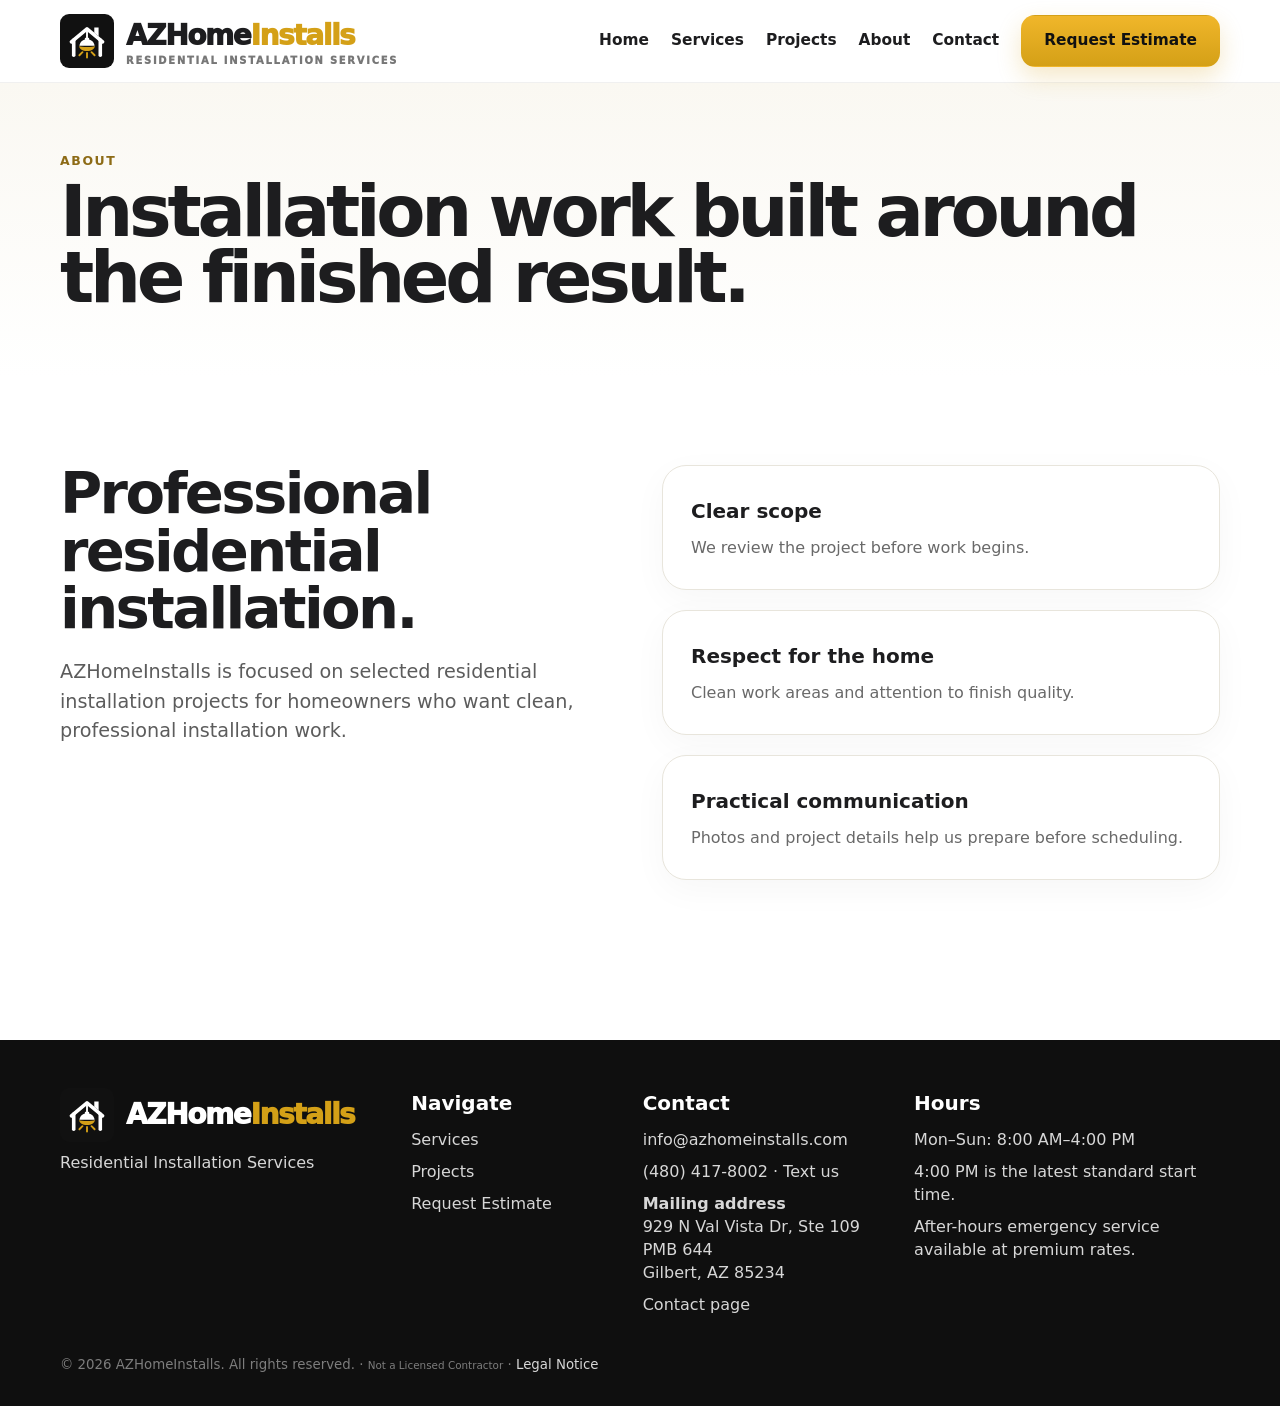
==== commit a8226dff: "Publish business phone and mailing address on public site" ====
--- a/about/index.html
+++ b/about/index.html
@@ -1 +1 @@
-<!doctype html><html lang="en"><head><base href="/"><meta charset="utf-8"><meta name="viewport" content="width=device-width,initial-scale=1"><meta name="theme-color" content="#111111"><title>About | AZHomeInstalls</title><meta name="description" content="Learn about AZHomeInstalls and our homeowner-focused approach to clean, precise residential installation work."><link rel="canonical" href="https://azhomeinstalls.com/about/"><link rel="icon" href="assets/icon.svg" type="image/svg+xml"><link rel="stylesheet" href="css/style.css"><meta property="og:site_name" content="AZHomeInstalls"><meta property="og:type" content="website"><meta property="og:title" content="About | AZHomeInstalls"><meta property="og:description" content="Learn about AZHomeInstalls and our homeowner-focused approach to clean, precise residential installation work."><meta property="og:url" content="https://azhomeinstalls.com/about/"><meta property="og:image" content="https://self-defi.github.io/AZHomeInstalls/assets/brand-share.png"><meta property="og:image:secure_url" content="https://self-defi.github.io/AZHomeInstalls/assets/brand-share.png"><meta property="og:image:type" content="image/png"><meta property="og:image:width" content="1200"><meta property="og:image:height" content="630"><meta property="og:image:alt" content="AZHomeInstalls residential installation services"><meta name="twitter:card" content="summary_large_image"><meta name="twitter:title" content="About | AZHomeInstalls"><meta name="twitter:description" content="Learn about AZHomeInstalls and our homeowner-focused approach to clean, precise residential installation work."><meta name="twitter:image" content="https://self-defi.github.io/AZHomeInstalls/assets/brand-share.png"><meta name="twitter:image:alt" content="AZHomeInstalls residential installation services"></head><body><header class="site-header"><div class="container nav"><a class="brand" href=""><img src="assets/icon.svg" alt=""><span>AZHome<span class="gold">Installs</span><small class="brand-sub">Residential Installation Services</small></span></a><nav class="nav-links"><a href="">Home</a><a href="services/">Services</a><a href="projects/">Projects</a><a href="about/">About</a><a href="contact/">Contact</a><a class="btn btn-primary" href="estimate/">Request Estimate</a></nav><a class="mobile-menu" href="go/">MENU</a></div></header><main><section class="page-hero"><div class="container"><div class="eyebrow">About</div><h1>Installation work built around the finished result.</h1></div></section><section class="section"><div class="container split"><div><h2>Professional residential installation.</h2><p class="lead">AZHomeInstalls is focused on selected residential installation projects for homeowners who want clean, professional installation work.</p></div><div class="grid-3" style="grid-template-columns:1fr"><div class="card"><h3>Clear scope</h3><p>We review the project before work begins.</p></div><div class="card"><h3>Respect for the home</h3><p>Clean work areas and attention to finish quality.</p></div><div class="card"><h3>Practical communication</h3><p>Photos and project details help us prepare before scheduling.</p></div></div></div></section></main><footer class="footer"><div class="container"><div class="footer-grid"><div><div class="brand"><img src="assets/icon.svg" alt=""><span>AZHome<span class="gold">Installs</span></span></div><p>Residential Installation Services</p></div><div><h3>Navigate</h3><p><a href="services/">Services</a></p><p><a href="projects/">Projects</a></p><p><a href="estimate/">Request Estimate</a></p></div><div><h3>Contact</h3><p><a href="mailto:info@azhomeinstalls.com">info@azhomeinstalls.com</a></p><p><a href="contact/">Contact page</a></p></div><div><h3>Hours</h3><p>Mon–Sun: 8:00 AM–4:00 PM</p><p>4:00 PM is the latest standard start time.</p><p>After-hours emergency service available at premium rates.</p></div></div><small>© <span data-year></span> AZHomeInstalls. All rights reserved. · <span style="font-size:.78em">Not a Licensed Contractor</span> · <a href="legal/">Legal Notice</a></small></div></footer><script src="js/main.js"></script></body></html>+<!doctype html><html lang="en"><head><base href="/"><meta charset="utf-8"><meta name="viewport" content="width=device-width,initial-scale=1"><meta name="theme-color" content="#111111"><title>About | AZHomeInstalls</title><meta name="description" content="Learn about AZHomeInstalls and our homeowner-focused approach to clean, precise residential installation work."><link rel="canonical" href="https://azhomeinstalls.com/about/"><link rel="icon" href="assets/icon.svg" type="image/svg+xml"><link rel="stylesheet" href="css/style.css"><meta property="og:site_name" content="AZHomeInstalls"><meta property="og:type" content="website"><meta property="og:title" content="About | AZHomeInstalls"><meta property="og:description" content="Learn about AZHomeInstalls and our homeowner-focused approach to clean, precise residential installation work."><meta property="og:url" content="https://azhomeinstalls.com/about/"><meta property="og:image" content="https://self-defi.github.io/AZHomeInstalls/assets/brand-share.png"><meta property="og:image:secure_url" content="https://self-defi.github.io/AZHomeInstalls/assets/brand-share.png"><meta property="og:image:type" content="image/png"><meta property="og:image:width" content="1200"><meta property="og:image:height" content="630"><meta property="og:image:alt" content="AZHomeInstalls residential installation services"><meta name="twitter:card" content="summary_large_image"><meta name="twitter:title" content="About | AZHomeInstalls"><meta name="twitter:description" content="Learn about AZHomeInstalls and our homeowner-focused approach to clean, precise residential installation work."><meta name="twitter:image" content="https://self-defi.github.io/AZHomeInstalls/assets/brand-share.png"><meta name="twitter:image:alt" content="AZHomeInstalls residential installation services"></head><body><header class="site-header"><div class="container nav"><a class="brand" href=""><img src="assets/icon.svg" alt=""><span>AZHome<span class="gold">Installs</span><small class="brand-sub">Residential Installation Services</small></span></a><nav class="nav-links"><a href="">Home</a><a href="services/">Services</a><a href="projects/">Projects</a><a href="about/">About</a><a href="contact/">Contact</a><a class="btn btn-primary" href="estimate/">Request Estimate</a></nav><a class="mobile-menu" href="go/">MENU</a></div></header><main><section class="page-hero"><div class="container"><div class="eyebrow">About</div><h1>Installation work built around the finished result.</h1></div></section><section class="section"><div class="container split"><div><h2>Professional residential installation.</h2><p class="lead">AZHomeInstalls is focused on selected residential installation projects for homeowners who want clean, professional installation work.</p></div><div class="grid-3" style="grid-template-columns:1fr"><div class="card"><h3>Clear scope</h3><p>We review the project before work begins.</p></div><div class="card"><h3>Respect for the home</h3><p>Clean work areas and attention to finish quality.</p></div><div class="card"><h3>Practical communication</h3><p>Photos and project details help us prepare before scheduling.</p></div></div></div></section></main><footer class="footer"><div class="container"><div class="footer-grid"><div><div class="brand"><img src="assets/icon.svg" alt=""><span>AZHome<span class="gold">Installs</span></span></div><p>Residential Installation Services</p></div><div><h3>Navigate</h3><p><a href="services/">Services</a></p><p><a href="projects/">Projects</a></p><p><a href="estimate/">Request Estimate</a></p></div><div><h3>Contact</h3><p><a href="mailto:info@azhomeinstalls.com">info@azhomeinstalls.com</a></p><p><a href="tel:+14804178002">(480) 417-8002</a> · <a href="sms:+14804178002">Text us</a></p><p><strong>Mailing address</strong><br>929 N Val Vista Dr, Ste 109 PMB 644<br>Gilbert, AZ 85234</p><p><a href="contact/">Contact page</a></p></div><div><h3>Hours</h3><p>Mon–Sun: 8:00 AM–4:00 PM</p><p>4:00 PM is the latest standard start time.</p><p>After-hours emergency service available at premium rates.</p></div></div><small>© <span data-year></span> AZHomeInstalls. All rights reserved. · <span style="font-size:.78em">Not a Licensed Contractor</span> · <a href="legal/">Legal Notice</a></small></div></footer><script src="js/main.js"></script></body></html>
